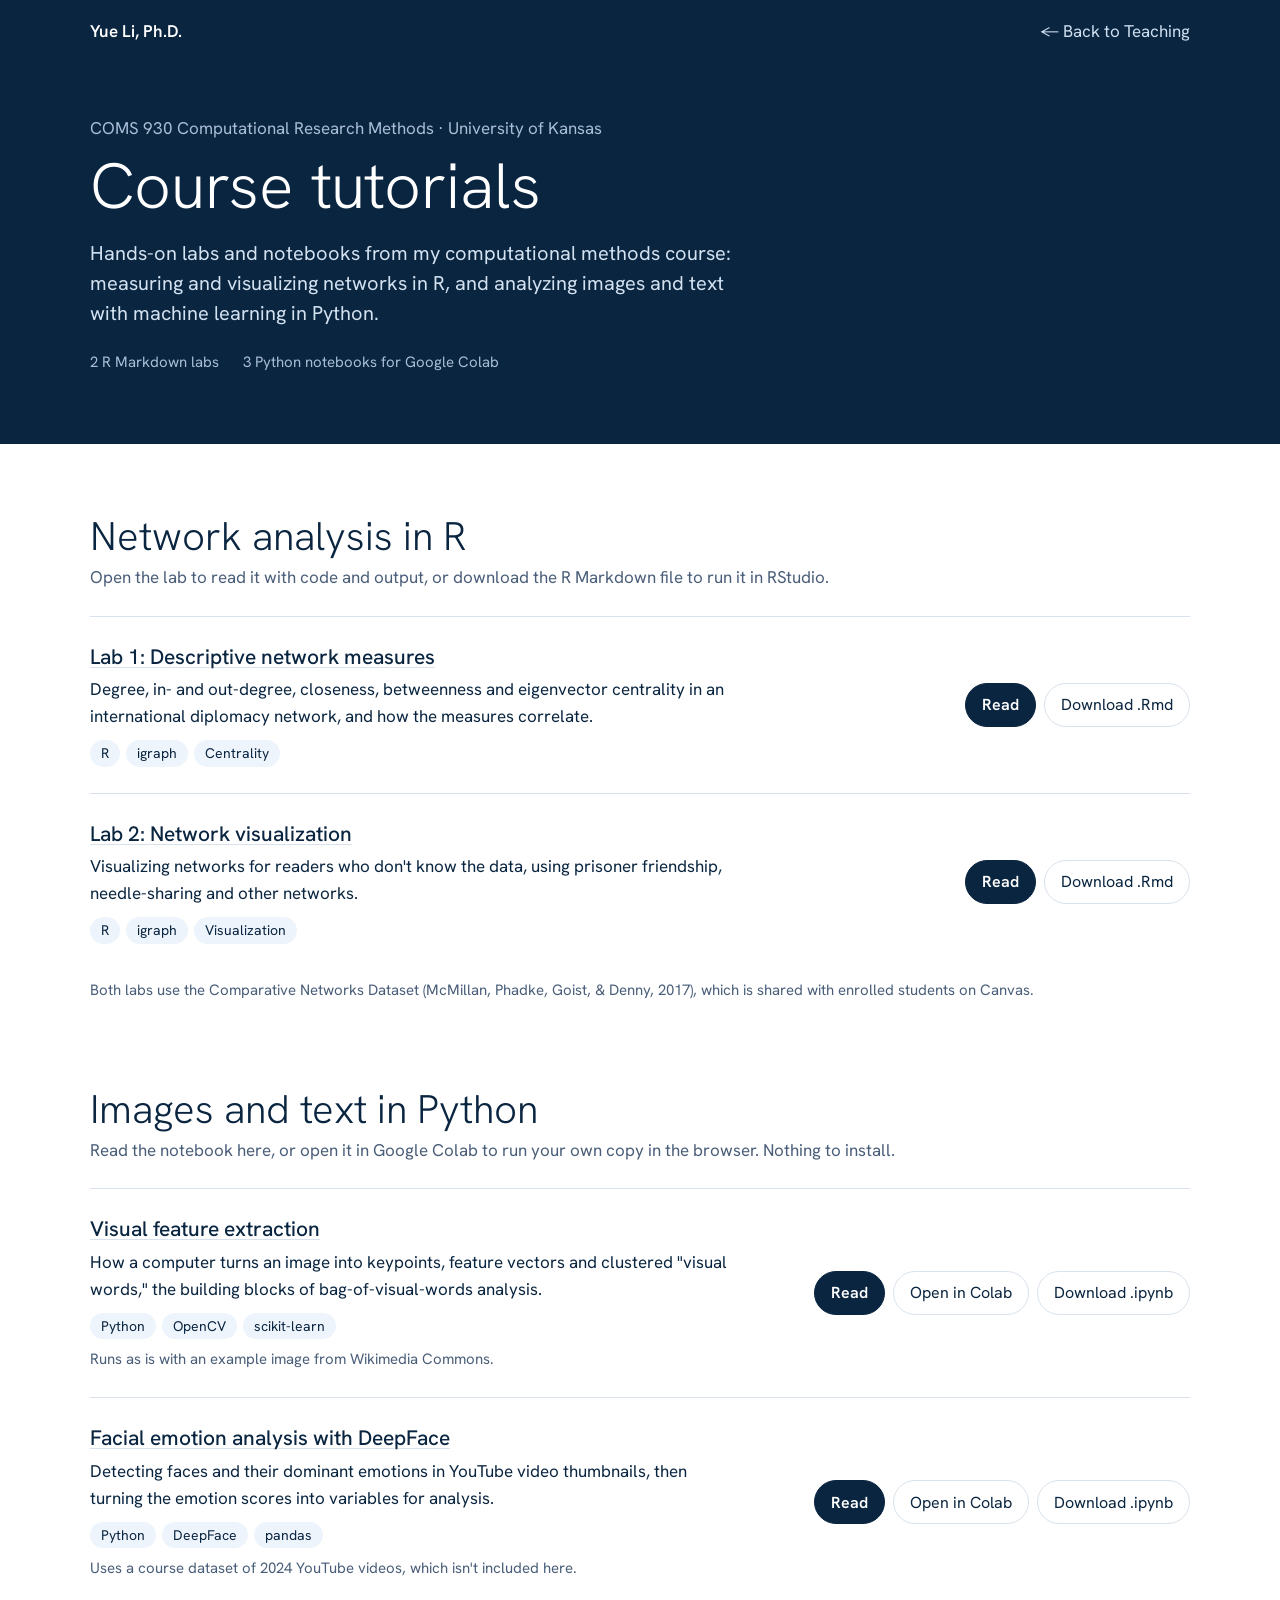
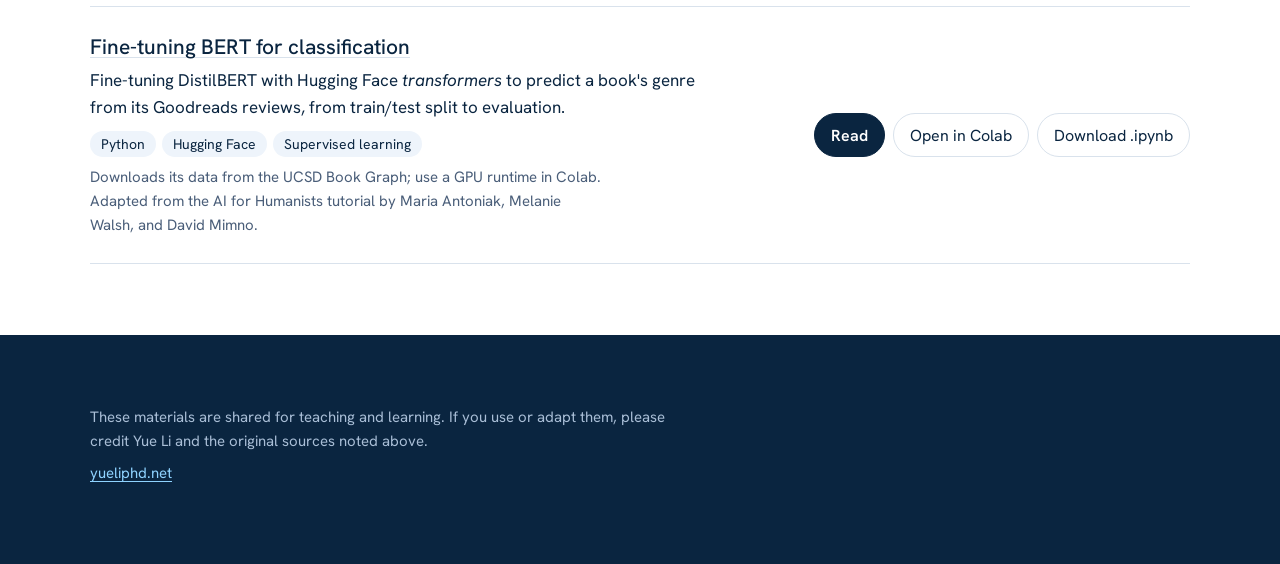
==== tutorials/coms930/index.html @ c1433290 "Add COMS 930 tutorials" ====
<!DOCTYPE html>
<html lang="en">
<head>
<meta charset="utf-8">
<meta name="viewport" content="width=device-width, initial-scale=1">
<title>COMS 930 Tutorials | Yue Li, Ph.D.</title>
<meta name="description" content="Hands-on tutorials from COMS 930 Computational Research Methods at the University of Kansas: network analysis in R, and image and text analysis in Python.">
<link rel="icon" href="data:image/svg+xml,%3Csvg xmlns='http://www.w3.org/2000/svg' viewBox='0 0 32 32'%3E%3Crect width='32' height='32' rx='7' fill='%230a2540'/%3E%3Cpath d='M9 22 16 10l7 12' stroke='%238fd3ff' stroke-width='2' fill='none'/%3E%3Ccircle cx='16' cy='10' r='3' fill='%23ff5c8a'/%3E%3Ccircle cx='9' cy='22' r='2.5' fill='%238fd3ff'/%3E%3Ccircle cx='23' cy='22' r='2.5' fill='%238fd3ff'/%3E%3C/svg%3E">
<link rel="preconnect" href="https://fonts.googleapis.com">
<link rel="preconnect" href="https://fonts.gstatic.com" crossorigin>
<link href="https://fonts.googleapis.com/css2?family=Hanken+Grotesk:ital,wght@0,300;0,400;0,500;0,600;1,400&display=swap" rel="stylesheet">
<style>
/* Same look as the main site: deep sea #0a2540, sky #8fd3ff, pink #ff5c8a, Hanken Grotesk.
   Layout: sea header strip, then one white strip per language, each tutorial a row with its links. */
:root{color-scheme:light dark;--bg:light-dark(#fff,#0b2a49);--ink:light-dark(#0a2540,#eef4fb);--muted:light-dark(#4a5e79,#a9bed6);--rule:light-dark(#d9e2ec,#26496f);--link:light-dark(#0a5fae,#8fd3ff);--sea:#0a2540;--sky:#8fd3ff;--pink:#ff5c8a;--chip:light-dark(#eef4fb,#13355b)}
:root[data-theme=light]{color-scheme:light}:root[data-theme=dark]{color-scheme:dark}
*{box-sizing:border-box;min-width:0}
body{margin:0;background:var(--bg);color:var(--ink);font:17px/1.6 "Hanken Grotesk",system-ui,-apple-system,"Segoe UI",sans-serif;overflow-x:clip}
a{color:var(--link);text-underline-offset:3px;text-decoration-thickness:1px}
a:focus-visible{outline:2px solid var(--pink);outline-offset:3px;border-radius:3px}
.band{padding:clamp(40px,5.5vw,80px) max(5vw,16px)}
.wrap{max-width:1100px;margin:0 auto}
.top{background:var(--sea);color:#fff;padding:0 max(5vw,16px)}
.navrow{display:flex;flex-wrap:wrap;align-items:center;justify-content:space-between;gap:0 24px;min-height:64px}
.top a{color:#cfe0f1;text-decoration:none;display:inline-flex;align-items:center;min-height:44px}
.top a:hover{color:#fff}
.top .brand{color:#fff;font-weight:600}
.hero{background:var(--sea);color:#fff;padding-top:clamp(24px,4vw,56px);--muted:#a9bed6;--link:#8fd3ff}
.kicker{font-size:17px;color:#a9bed6;margin:0 0 10px}
h1{font-weight:300;font-size:clamp(40px,6vw,64px);line-height:1.05;margin:0 0 18px;text-wrap:balance}
.lead{font-size:20px;line-height:1.5;max-width:60ch;color:#d3e2f1;margin:0}
.meta-row{display:flex;flex-wrap:wrap;gap:8px 24px;margin-top:22px;font-size:15px;color:#a9bed6}
h2{font-weight:300;font-size:clamp(28px,3.6vw,40px);line-height:1.1;margin:0 0 6px}
.sub{color:var(--muted);margin:0 0 24px}
.tut{display:grid;grid-template-columns:minmax(0,1fr) auto;gap:14px 40px;align-items:center;padding:26px 0;border-top:1px solid var(--rule)}
.tut:last-child{border-bottom:1px solid var(--rule)}
.tut h3{font-size:21px;font-weight:500;line-height:1.3;margin:0 0 6px}
.tut h3 a{color:var(--ink);text-decoration-color:var(--rule)}
.tut h3 a:hover{text-decoration-color:var(--link)}
.tut p{margin:0;max-width:64ch}
.tags{display:flex;flex-wrap:wrap;gap:6px;list-style:none;padding:0;margin:10px 0 0}
.tags li{background:var(--chip);border-radius:999px;padding:2px 11px;font-size:14px}
.note{font-size:15px;color:var(--muted);margin-top:8px!important}
.actions{display:flex;flex-wrap:wrap;gap:8px;justify-content:flex-end}
.btn{display:inline-flex;align-items:center;min-height:44px;padding:0 16px;border:1px solid var(--rule);border-radius:999px;color:var(--ink);text-decoration:none;font-size:16px;white-space:nowrap}
.btn:hover{border-color:var(--link)}
.btn.primary{background:var(--sea);border-color:var(--sea);color:#fff;font-weight:600}
:root[data-theme=dark] .btn.primary{background:var(--sky);border-color:var(--sky);color:var(--sea)}
@media(prefers-color-scheme:dark){:root:not([data-theme=light]) .btn.primary{background:var(--sky);border-color:var(--sky);color:var(--sea)}}
.strip+.strip{padding-top:0}
.foot{background:var(--sea);color:#a9bed6;font-size:15px}
.foot p{margin:0 0 8px;max-width:75ch}
.foot a{color:#8fd3ff}
@media(max-width:700px){.tut{grid-template-columns:minmax(0,1fr)}.actions{justify-content:flex-start}}
</style>
</head>
<body>

<nav class="top" aria-label="Main">
  <div class="wrap navrow">
    <a class="brand" href="../../index.html">Yue Li, Ph.D.</a>
    <a href="../../index.html#teaching">&larr; Back to Teaching</a>
  </div>
</nav>

<header class="band hero">
  <div class="wrap">
    <p class="kicker">COMS 930 Computational Research Methods · University of Kansas</p>
    <h1>Course tutorials</h1>
    <p class="lead">Hands-on labs and notebooks from my computational methods course: measuring and visualizing networks in R, and analyzing images and text with machine learning in Python.</p>
    <div class="meta-row"><span>2 R Markdown labs</span><span>3 Python notebooks for Google Colab</span></div>
  </div>
</header>

<main>
<section class="band strip" aria-labelledby="r">
  <div class="wrap">
    <h2 id="r">Network analysis in R</h2>
    <p class="sub">Open the lab to read it with code and output, or download the R Markdown file to run it in RStudio.</p>

    <article class="tut">
      <div>
        <h3><a href="lab-1-network-measures.html">Lab 1: Descriptive network measures</a></h3>
        <p>Degree, in- and out-degree, closeness, betweenness and eigenvector centrality in an international diplomacy network, and how the measures correlate.</p>
        <ul class="tags"><li>R</li><li>igraph</li><li>Centrality</li></ul>
      </div>
      <div class="actions"><a class="btn primary" href="lab-1-network-measures.html">Read</a><a class="btn" href="lab-1-network-measures.Rmd" download>Download .Rmd</a></div>
    </article>

    <article class="tut">
      <div>
        <h3><a href="lab-2-network-visualization.html">Lab 2: Network visualization</a></h3>
        <p>Visualizing networks for readers who don't know the data, using prisoner friendship, needle-sharing and other networks.</p>
        <ul class="tags"><li>R</li><li>igraph</li><li>Visualization</li></ul>
      </div>
      <div class="actions"><a class="btn primary" href="lab-2-network-visualization.html">Read</a><a class="btn" href="lab-2-network-visualization.Rmd" download>Download .Rmd</a></div>
    </article>
    <p class="note">Both labs use the Comparative Networks Dataset (McMillan, Phadke, Goist, &amp; Denny, 2017), which is shared with enrolled students on Canvas.</p>
  </div>
</section>

<section class="band strip" aria-labelledby="py">
  <div class="wrap">
    <h2 id="py">Images and text in Python</h2>
    <p class="sub">Read the notebook here, or open it in Google Colab to run your own copy in the browser. Nothing to install.</p>

    <article class="tut">
      <div>
        <h3><a href="visual-feature-extraction.html">Visual feature extraction</a></h3>
        <p>How a computer turns an image into keypoints, feature vectors and clustered "visual words," the building blocks of bag-of-visual-words analysis.</p>
        <ul class="tags"><li>Python</li><li>OpenCV</li><li>scikit-learn</li></ul>
        <p class="note">Runs as is with an example image from Wikimedia Commons.</p>
      </div>
      <div class="actions"><a class="btn primary" href="visual-feature-extraction.html">Read</a><a class="btn" href="https://colab.research.google.com/github/yueliosu/yueliphd.net/blob/main/tutorials/coms930/visual-feature-extraction.ipynb">Open in Colab</a><a class="btn" href="visual-feature-extraction.ipynb" download>Download .ipynb</a></div>
    </article>

    <article class="tut">
      <div>
        <h3><a href="deepface-emotion-analysis.html">Facial emotion analysis with DeepFace</a></h3>
        <p>Detecting faces and their dominant emotions in YouTube video thumbnails, then turning the emotion scores into variables for analysis.</p>
        <ul class="tags"><li>Python</li><li>DeepFace</li><li>pandas</li></ul>
        <p class="note">Uses a course dataset of 2024 YouTube videos, which isn't included here.</p>
      </div>
      <div class="actions"><a class="btn primary" href="deepface-emotion-analysis.html">Read</a><a class="btn" href="https://colab.research.google.com/github/yueliosu/yueliphd.net/blob/main/tutorials/coms930/deepface-emotion-analysis.ipynb">Open in Colab</a><a class="btn" href="deepface-emotion-analysis.ipynb" download>Download .ipynb</a></div>
    </article>

    <article class="tut">
      <div>
        <h3><a href="bert-supervised-learning.html">Fine-tuning BERT for classification</a></h3>
        <p>Fine-tuning DistilBERT with Hugging Face <i>transformers</i> to predict a book's genre from its Goodreads reviews, from train/test split to evaluation.</p>
        <ul class="tags"><li>Python</li><li>Hugging Face</li><li>Supervised learning</li></ul>
        <p class="note">Downloads its data from the UCSD Book Graph; use a GPU runtime in Colab. Adapted from the AI for Humanists tutorial by Maria Antoniak, Melanie Walsh, and David Mimno.</p>
      </div>
      <div class="actions"><a class="btn primary" href="bert-supervised-learning.html">Read</a><a class="btn" href="https://colab.research.google.com/github/yueliosu/yueliphd.net/blob/main/tutorials/coms930/bert-supervised-learning.ipynb">Open in Colab</a><a class="btn" href="bert-supervised-learning.ipynb" download>Download .ipynb</a></div>
    </article>
  </div>
</section>
</main>

<footer class="band foot">
  <div class="wrap">
    <p>These materials are shared for teaching and learning. If you use or adapt them, please credit Yue Li and the original sources noted above.</p>
    <p><a href="../../index.html">yueliphd.net</a></p>
  </div>
</footer>
</body>
</html>
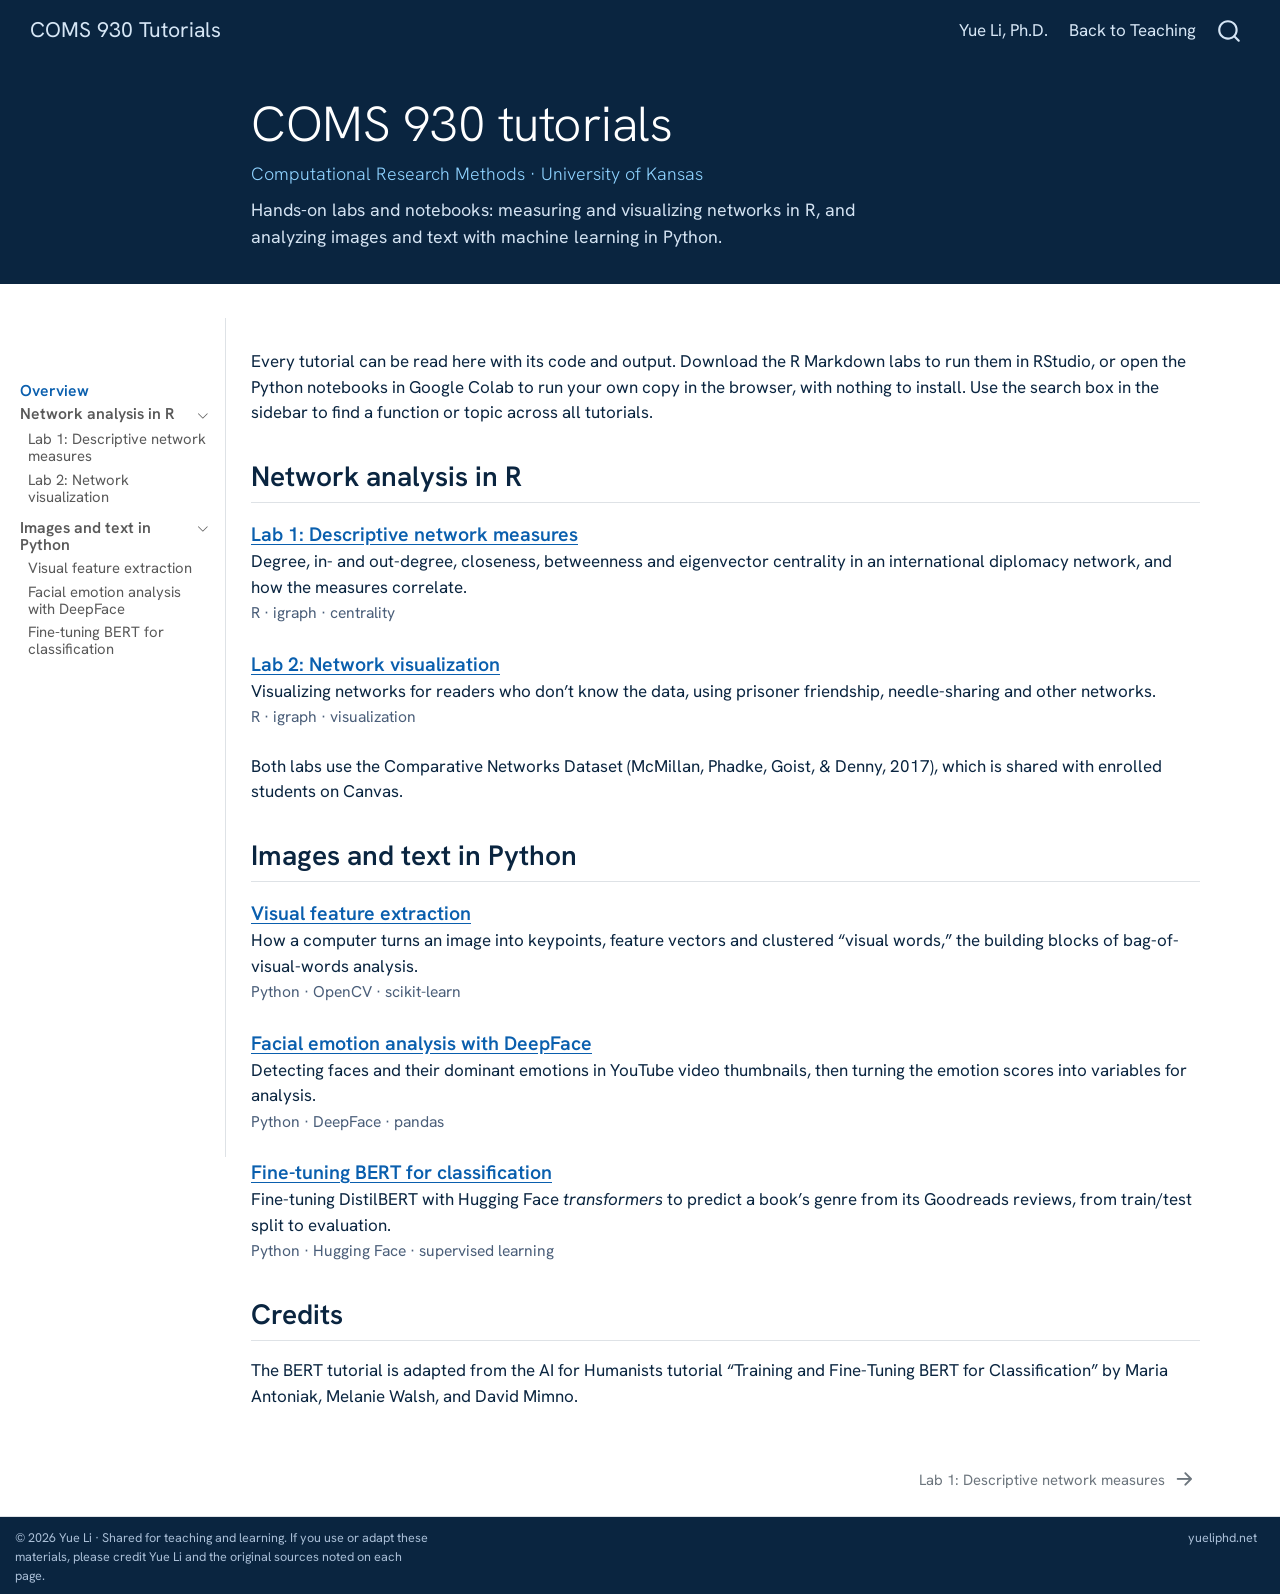
==== commit d7fdb449: "Upgrade COMS 930 tutorials to a Quarto site with sidebar and search" ====
--- a/tutorials/coms930/index.html
+++ b/tutorials/coms930/index.html
@@ -1,147 +1,799 @@
 <!DOCTYPE html>
-<html lang="en">
-<head>
+<html xmlns="http://www.w3.org/1999/xhtml" lang="en" xml:lang="en"><head>
+
 <meta charset="utf-8">
-<meta name="viewport" content="width=device-width, initial-scale=1">
-<title>COMS 930 Tutorials | Yue Li, Ph.D.</title>
-<meta name="description" content="Hands-on tutorials from COMS 930 Computational Research Methods at the University of Kansas: network analysis in R, and image and text analysis in Python.">
-<link rel="icon" href="data:image/svg+xml,%3Csvg xmlns='http://www.w3.org/2000/svg' viewBox='0 0 32 32'%3E%3Crect width='32' height='32' rx='7' fill='%230a2540'/%3E%3Cpath d='M9 22 16 10l7 12' stroke='%238fd3ff' stroke-width='2' fill='none'/%3E%3Ccircle cx='16' cy='10' r='3' fill='%23ff5c8a'/%3E%3Ccircle cx='9' cy='22' r='2.5' fill='%238fd3ff'/%3E%3Ccircle cx='23' cy='22' r='2.5' fill='%238fd3ff'/%3E%3C/svg%3E">
+<meta name="generator" content="quarto-1.11.9">
+
+<meta name="viewport" content="width=device-width, initial-scale=1.0, user-scalable=yes">
+
+<meta name="description" content="Hands-on labs and notebooks: measuring and visualizing networks in R, and analyzing images and text with machine learning in Python.">
+
+<title>COMS 930 tutorials – COMS 930 Tutorials</title>
+<style>
+/* Default styles provided by pandoc.
+** See https://pandoc.org/MANUAL.html#variables-for-html for config info.
+*/
+span.smallcaps{font-variant: small-caps;}
+div.columns{display: flex; gap: 1.5em;}
+div.column{flex: auto;}
+@media screen {
+div.columns{gap: min(4vw, 1.5em);}
+div.column{overflow-x: auto;}
+}
+div.hanging-indent{margin-left: 1.5em; text-indent: -1.5em;}
+ul.task-list{list-style: none;}
+ul.task-list li input[type="checkbox"] {
+  width: 0.8em;
+  margin: 0 0.8em 0.2em -1em; /* quarto-specific, see https://github.com/quarto-dev/quarto-cli/issues/4556 */ 
+  vertical-align: middle;
+}
+</style>
+
+
+<script src="site_libs/quarto-nav/quarto-nav.js"></script>
+<script src="site_libs/quarto-nav/headroom.min.js"></script>
+<script src="site_libs/clipboard/clipboard.min.js"></script>
+<script src="site_libs/quarto-search/autocomplete.umd.js"></script>
+<script src="site_libs/quarto-search/fuse.min.js"></script>
+<script src="site_libs/quarto-search/quarto-search.js"></script>
+<meta name="quarto:offset" content="./">
+<link href="./lab-1-network-measures.html" rel="next">
+<link href="./favicon.svg" rel="icon" type="image/svg+xml">
+<script src="site_libs/quarto-html/quarto.js" type="module"></script>
+<script src="site_libs/quarto-html/tabsets/tabsets.js" type="module"></script>
+<script src="site_libs/quarto-html/scrollable-regions/scrollable-regions.js" type="module"></script>
+<script src="site_libs/quarto-html/popper.min.js"></script>
+<script src="site_libs/quarto-html/tippy.umd.min.js"></script>
+<script src="site_libs/quarto-html/anchor.min.js"></script>
+<link href="site_libs/quarto-html/tippy.css" rel="stylesheet">
+<link href="site_libs/quarto-html/quarto-syntax-highlighting-5de16f5e46225c21e2daa90d340bf64f.css" rel="stylesheet" id="quarto-text-highlighting-styles">
+<script src="site_libs/bootstrap/bootstrap.min.js"></script>
+<link href="site_libs/bootstrap/bootstrap-icons.css" rel="stylesheet">
+<link href="site_libs/bootstrap/bootstrap-3e3310abd0677c13e6fdcb1a2fad4225.min.css" rel="stylesheet" append-hash="true" id="quarto-bootstrap" data-mode="light">
+<script id="quarto-search-options" type="application/json">{
+  "location": "navbar",
+  "copy-button": false,
+  "collapse-after": 3,
+  "panel-placement": "end",
+  "type": "overlay",
+  "limit": 50,
+  "keyboard-shortcut": [
+    "f",
+    "/",
+    "s"
+  ],
+  "show-item-context": false,
+  "language": {
+    "search-no-results-text": "No results",
+    "search-matching-documents-text": "matching documents",
+    "search-copy-link-title": "Copy link to search",
+    "search-hide-matches-text": "Hide additional matches",
+    "search-more-match-text": "more match in this document",
+    "search-more-matches-text": "more matches in this document",
+    "search-clear-button-title": "Clear",
+    "search-text-placeholder": "",
+    "search-detached-cancel-button-title": "Cancel",
+    "search-submit-button-title": "Submit",
+    "search-label": "Search"
+  }
+}</script>
+<style>html{ scroll-behavior: smooth; }</style>
+<style>
+
+      .quarto-title-block .quarto-title-banner h1,
+      .quarto-title-block .quarto-title-banner h2,
+      .quarto-title-block .quarto-title-banner h3,
+      .quarto-title-block .quarto-title-banner h4,
+      .quarto-title-block .quarto-title-banner h5,
+      .quarto-title-block .quarto-title-banner h6
+      {
+        color: #ffffff;
+      }
+
+      .quarto-title-block .quarto-title-banner {
+        color: #ffffff;
+background: #0a2540;
+      }
+</style>
 <link rel="preconnect" href="https://fonts.googleapis.com">
-<link rel="preconnect" href="https://fonts.gstatic.com" crossorigin>
-<link href="https://fonts.googleapis.com/css2?family=Hanken+Grotesk:ital,wght@0,300;0,400;0,500;0,600;1,400&display=swap" rel="stylesheet">
-<style>
-/* Same look as the main site: deep sea #0a2540, sky #8fd3ff, pink #ff5c8a, Hanken Grotesk.
-   Layout: sea header strip, then one white strip per language, each tutorial a row with its links. */
-:root{color-scheme:light dark;--bg:light-dark(#fff,#0b2a49);--ink:light-dark(#0a2540,#eef4fb);--muted:light-dark(#4a5e79,#a9bed6);--rule:light-dark(#d9e2ec,#26496f);--link:light-dark(#0a5fae,#8fd3ff);--sea:#0a2540;--sky:#8fd3ff;--pink:#ff5c8a;--chip:light-dark(#eef4fb,#13355b)}
-:root[data-theme=light]{color-scheme:light}:root[data-theme=dark]{color-scheme:dark}
-*{box-sizing:border-box;min-width:0}
-body{margin:0;background:var(--bg);color:var(--ink);font:17px/1.6 "Hanken Grotesk",system-ui,-apple-system,"Segoe UI",sans-serif;overflow-x:clip}
-a{color:var(--link);text-underline-offset:3px;text-decoration-thickness:1px}
-a:focus-visible{outline:2px solid var(--pink);outline-offset:3px;border-radius:3px}
-.band{padding:clamp(40px,5.5vw,80px) max(5vw,16px)}
-.wrap{max-width:1100px;margin:0 auto}
-.top{background:var(--sea);color:#fff;padding:0 max(5vw,16px)}
-.navrow{display:flex;flex-wrap:wrap;align-items:center;justify-content:space-between;gap:0 24px;min-height:64px}
-.top a{color:#cfe0f1;text-decoration:none;display:inline-flex;align-items:center;min-height:44px}
-.top a:hover{color:#fff}
-.top .brand{color:#fff;font-weight:600}
-.hero{background:var(--sea);color:#fff;padding-top:clamp(24px,4vw,56px);--muted:#a9bed6;--link:#8fd3ff}
-.kicker{font-size:17px;color:#a9bed6;margin:0 0 10px}
-h1{font-weight:300;font-size:clamp(40px,6vw,64px);line-height:1.05;margin:0 0 18px;text-wrap:balance}
-.lead{font-size:20px;line-height:1.5;max-width:60ch;color:#d3e2f1;margin:0}
-.meta-row{display:flex;flex-wrap:wrap;gap:8px 24px;margin-top:22px;font-size:15px;color:#a9bed6}
-h2{font-weight:300;font-size:clamp(28px,3.6vw,40px);line-height:1.1;margin:0 0 6px}
-.sub{color:var(--muted);margin:0 0 24px}
-.tut{display:grid;grid-template-columns:minmax(0,1fr) auto;gap:14px 40px;align-items:center;padding:26px 0;border-top:1px solid var(--rule)}
-.tut:last-child{border-bottom:1px solid var(--rule)}
-.tut h3{font-size:21px;font-weight:500;line-height:1.3;margin:0 0 6px}
-.tut h3 a{color:var(--ink);text-decoration-color:var(--rule)}
-.tut h3 a:hover{text-decoration-color:var(--link)}
-.tut p{margin:0;max-width:64ch}
-.tags{display:flex;flex-wrap:wrap;gap:6px;list-style:none;padding:0;margin:10px 0 0}
-.tags li{background:var(--chip);border-radius:999px;padding:2px 11px;font-size:14px}
-.note{font-size:15px;color:var(--muted);margin-top:8px!important}
-.actions{display:flex;flex-wrap:wrap;gap:8px;justify-content:flex-end}
-.btn{display:inline-flex;align-items:center;min-height:44px;padding:0 16px;border:1px solid var(--rule);border-radius:999px;color:var(--ink);text-decoration:none;font-size:16px;white-space:nowrap}
-.btn:hover{border-color:var(--link)}
-.btn.primary{background:var(--sea);border-color:var(--sea);color:#fff;font-weight:600}
-:root[data-theme=dark] .btn.primary{background:var(--sky);border-color:var(--sky);color:var(--sea)}
-@media(prefers-color-scheme:dark){:root:not([data-theme=light]) .btn.primary{background:var(--sky);border-color:var(--sky);color:var(--sea)}}
-.strip+.strip{padding-top:0}
-.foot{background:var(--sea);color:#a9bed6;font-size:15px}
-.foot p{margin:0 0 8px;max-width:75ch}
-.foot a{color:#8fd3ff}
-@media(max-width:700px){.tut{grid-template-columns:minmax(0,1fr)}.actions{justify-content:flex-start}}
-</style>
+<link rel="preconnect" href="https://fonts.gstatic.com" crossorigin="">
+<link href="https://fonts.googleapis.com/css2?family=Hanken+Grotesk:ital,wght@0,300;0,400;0,500;0,600;1,400&amp;display=swap" rel="stylesheet">
+
+
 </head>
-<body>
-
-<nav class="top" aria-label="Main">
-  <div class="wrap navrow">
-    <a class="brand" href="../../index.html">Yue Li, Ph.D.</a>
-    <a href="../../index.html#teaching">&larr; Back to Teaching</a>
-  </div>
+
+<body class="nav-sidebar docked nav-fixed fullcontent quarto-light"><a id="quarto-skip-link" class="visually-hidden-focusable" href="#quarto-document-content">Skip to main content</a>
+
+<div id="quarto-search-results"></div>
+  <header id="quarto-header" class="headroom fixed-top quarto-banner">
+    <nav class="navbar navbar-expand-lg " data-bs-theme="dark" aria-label="Site">
+      <div class="navbar-container container-fluid">
+      <div class="navbar-brand-container mx-auto">
+    <a class="navbar-brand" href="./index.html">
+    <span class="navbar-title">COMS 930 Tutorials</span>
+    </a>
+  </div>
+          <button class="navbar-toggler" type="button" data-bs-toggle="collapse" data-bs-target="#navbarCollapse" aria-controls="navbarCollapse" aria-expanded="false" aria-label="Toggle navigation" onclick="if (window.quartoToggleHeadroom) { window.quartoToggleHeadroom(); }">
+  <span class="navbar-toggler-icon"></span>
+</button>
+          <div class="collapse navbar-collapse" id="navbarCollapse">
+            <ul class="navbar-nav navbar-nav-scroll ms-auto">
+  <li class="nav-item">
+    <a class="nav-link" href="https://yueliphd.net/"> 
+<span class="menu-text">Yue Li, Ph.D.</span></a>
+  </li>  
+  <li class="nav-item">
+    <a class="nav-link" href="https://yueliphd.net/#teaching"> 
+<span class="menu-text">Back to Teaching</span></a>
+  </li>  
+</ul>
+          </div> <!-- /navcollapse -->
+            <div class="quarto-navbar-tools">
+</div>
+            <div id="quarto-search" class="" title="Search"></div>
+      </div> <!-- /container-fluid -->
+    </nav>
+  <nav class="quarto-secondary-nav" aria-label="Toolbar">
+    <div class="container-fluid d-flex">
+      <button type="button" class="quarto-btn-toggle btn" data-bs-toggle="collapse" role="button" data-bs-target=".quarto-sidebar-collapse-item" aria-controls="quarto-sidebar" aria-expanded="false" aria-label="Toggle sidebar navigation" onclick="if (window.quartoToggleHeadroom) { window.quartoToggleHeadroom(); }">
+        <i class="bi bi-layout-text-sidebar-reverse"></i>
+      </button>
+        <a class="flex-grow-1 no-decor" data-bs-toggle="collapse" data-bs-target=".quarto-sidebar-collapse-item" onclick="if (window.quartoToggleHeadroom) { window.quartoToggleHeadroom(); }">      
+          <h1 class="quarto-secondary-nav-title">COMS 930 tutorials</h1>
+        </a>     
+      <button type="button" class="btn quarto-search-button" aria-label="Search" onclick="window.quartoOpenSearch();">
+        <i class="bi bi-search"></i>
+      </button>
+    </div>
+  </nav>
+</header>
+<!-- content -->
+<header id="title-block-header" class="quarto-title-block default page-columns page-full">
+  <div class="quarto-title-banner page-columns page-full">
+    <div class="quarto-title column-body">
+      <h1 class="title d-none d-lg-block">COMS 930 tutorials</h1>
+            <p class="subtitle lead">Computational Research Methods · University of Kansas</p>
+                  <div>
+        <div class="description">
+          Hands-on labs and notebooks: measuring and visualizing networks in R, and analyzing images and text with machine learning in Python.
+        </div>
+      </div>
+                </div>
+  </div>
+    
+  
+  <div class="quarto-title-meta">
+
+      
+    
+      
+    </div>
+    
+  
+  </header><div id="quarto-content" class="quarto-container page-columns page-rows-contents page-layout-article page-navbar">
+<!-- sidebar -->
+  <nav id="quarto-sidebar" class="sidebar collapse collapse-horizontal quarto-sidebar-collapse-item sidebar-navigation docked overflow-auto" aria-label="Section">
+        <div class="mt-2 flex-shrink-0 align-items-center">
+        <div class="sidebar-search">
+        <div id="quarto-search" class="" title="Search"></div>
+        </div>
+        </div>
+    <div class="sidebar-menu-container"> 
+    <ul class="list-unstyled mt-1">
+        <li class="sidebar-item">
+  <div class="sidebar-item-container"> 
+  <a href="./index.html" class="sidebar-item-text sidebar-link active">
+ <span class="menu-text">Overview</span></a>
+  </div>
+</li>
+        <li class="sidebar-item sidebar-item-section">
+      <div class="sidebar-item-container"> 
+            <button type="button" class="sidebar-item-text sidebar-item-toggle sidebar-link text-start" data-bs-toggle="collapse" data-bs-target="#quarto-sidebar-section-1" aria-controls="quarto-sidebar-section-1" aria-expanded="true">
+ <span class="menu-text" id="quarto-sidebar-section-1-label">Network analysis in R</span><i class="bi bi-chevron-right" aria-hidden="true"></i></button>
+      </div>
+      <ul id="quarto-sidebar-section-1" aria-labelledby="quarto-sidebar-section-1-label" class="collapse list-unstyled sidebar-section depth1 show">  
+          <li class="sidebar-item">
+  <div class="sidebar-item-container"> 
+  <a href="./lab-1-network-measures.html" class="sidebar-item-text sidebar-link">
+ <span class="menu-text">Lab 1: Descriptive network measures</span></a>
+  </div>
+</li>
+          <li class="sidebar-item">
+  <div class="sidebar-item-container"> 
+  <a href="./lab-2-network-visualization.html" class="sidebar-item-text sidebar-link">
+ <span class="menu-text">Lab 2: Network visualization</span></a>
+  </div>
+</li>
+      </ul>
+  </li>
+        <li class="sidebar-item sidebar-item-section">
+      <div class="sidebar-item-container"> 
+            <button type="button" class="sidebar-item-text sidebar-item-toggle sidebar-link text-start" data-bs-toggle="collapse" data-bs-target="#quarto-sidebar-section-2" aria-controls="quarto-sidebar-section-2" aria-expanded="true">
+ <span class="menu-text" id="quarto-sidebar-section-2-label">Images and text in Python</span><i class="bi bi-chevron-right" aria-hidden="true"></i></button>
+      </div>
+      <ul id="quarto-sidebar-section-2" aria-labelledby="quarto-sidebar-section-2-label" class="collapse list-unstyled sidebar-section depth1 show">  
+          <li class="sidebar-item">
+  <div class="sidebar-item-container"> 
+  <a href="./visual-feature-extraction.html" class="sidebar-item-text sidebar-link">
+ <span class="menu-text">Visual feature extraction</span></a>
+  </div>
+</li>
+          <li class="sidebar-item">
+  <div class="sidebar-item-container"> 
+  <a href="./deepface-emotion-analysis.html" class="sidebar-item-text sidebar-link">
+ <span class="menu-text">Facial emotion analysis with DeepFace</span></a>
+  </div>
+</li>
+          <li class="sidebar-item">
+  <div class="sidebar-item-container"> 
+  <a href="./bert-supervised-learning.html" class="sidebar-item-text sidebar-link">
+ <span class="menu-text">Fine-tuning BERT for classification</span></a>
+  </div>
+</li>
+      </ul>
+  </li>
+    </ul>
+    </div>
 </nav>
-
-<header class="band hero">
-  <div class="wrap">
-    <p class="kicker">COMS 930 Computational Research Methods · University of Kansas</p>
-    <h1>Course tutorials</h1>
-    <p class="lead">Hands-on labs and notebooks from my computational methods course: measuring and visualizing networks in R, and analyzing images and text with machine learning in Python.</p>
-    <div class="meta-row"><span>2 R Markdown labs</span><span>3 Python notebooks for Google Colab</span></div>
-  </div>
-</header>
-
-<main>
-<section class="band strip" aria-labelledby="r">
-  <div class="wrap">
-    <h2 id="r">Network analysis in R</h2>
-    <p class="sub">Open the lab to read it with code and output, or download the R Markdown file to run it in RStudio.</p>
-
-    <article class="tut">
-      <div>
-        <h3><a href="lab-1-network-measures.html">Lab 1: Descriptive network measures</a></h3>
-        <p>Degree, in- and out-degree, closeness, betweenness and eigenvector centrality in an international diplomacy network, and how the measures correlate.</p>
-        <ul class="tags"><li>R</li><li>igraph</li><li>Centrality</li></ul>
-      </div>
-      <div class="actions"><a class="btn primary" href="lab-1-network-measures.html">Read</a><a class="btn" href="lab-1-network-measures.Rmd" download>Download .Rmd</a></div>
-    </article>
-
-    <article class="tut">
-      <div>
-        <h3><a href="lab-2-network-visualization.html">Lab 2: Network visualization</a></h3>
-        <p>Visualizing networks for readers who don't know the data, using prisoner friendship, needle-sharing and other networks.</p>
-        <ul class="tags"><li>R</li><li>igraph</li><li>Visualization</li></ul>
-      </div>
-      <div class="actions"><a class="btn primary" href="lab-2-network-visualization.html">Read</a><a class="btn" href="lab-2-network-visualization.Rmd" download>Download .Rmd</a></div>
-    </article>
-    <p class="note">Both labs use the Comparative Networks Dataset (McMillan, Phadke, Goist, &amp; Denny, 2017), which is shared with enrolled students on Canvas.</p>
-  </div>
+<div id="quarto-sidebar-glass" class="quarto-sidebar-collapse-item" data-bs-toggle="collapse" data-bs-target=".quarto-sidebar-collapse-item"></div>
+<!-- margin-sidebar -->
+    
+<!-- main -->
+<main class="content quarto-banner-title-block" id="quarto-document-content" tabindex="-1">
+
+
+
+
+
+<p>Every tutorial can be read here with its code and output. Download the R Markdown labs to run them in RStudio, or open the Python notebooks in Google Colab to run your own copy in the browser, with nothing to install. Use the search box in the sidebar to find a function or topic across all tutorials.</p>
+<section id="network-analysis-in-r" class="level2">
+<h2 class="anchored" data-anchor-id="network-analysis-in-r">Network analysis in R</h2>
+<div class="tut-item">
+<p><a href="./lab-1-network-measures.html" class="tut-title">Lab 1: Descriptive network measures</a><br>
+Degree, in- and out-degree, closeness, betweenness and eigenvector centrality in an international diplomacy network, and how the measures correlate.<br>
+<span class="tut-meta">R · igraph · centrality</span></p>
+</div>
+<div class="tut-item">
+<p><a href="./lab-2-network-visualization.html" class="tut-title">Lab 2: Network visualization</a><br>
+Visualizing networks for readers who don’t know the data, using prisoner friendship, needle-sharing and other networks.<br>
+<span class="tut-meta">R · igraph · visualization</span></p>
+</div>
+<p>Both labs use the Comparative Networks Dataset (McMillan, Phadke, Goist, &amp; Denny, 2017), which is shared with enrolled students on Canvas.</p>
 </section>
-
-<section class="band strip" aria-labelledby="py">
-  <div class="wrap">
-    <h2 id="py">Images and text in Python</h2>
-    <p class="sub">Read the notebook here, or open it in Google Colab to run your own copy in the browser. Nothing to install.</p>
-
-    <article class="tut">
-      <div>
-        <h3><a href="visual-feature-extraction.html">Visual feature extraction</a></h3>
-        <p>How a computer turns an image into keypoints, feature vectors and clustered "visual words," the building blocks of bag-of-visual-words analysis.</p>
-        <ul class="tags"><li>Python</li><li>OpenCV</li><li>scikit-learn</li></ul>
-        <p class="note">Runs as is with an example image from Wikimedia Commons.</p>
-      </div>
-      <div class="actions"><a class="btn primary" href="visual-feature-extraction.html">Read</a><a class="btn" href="https://colab.research.google.com/github/yueliosu/yueliphd.net/blob/main/tutorials/coms930/visual-feature-extraction.ipynb">Open in Colab</a><a class="btn" href="visual-feature-extraction.ipynb" download>Download .ipynb</a></div>
-    </article>
-
-    <article class="tut">
-      <div>
-        <h3><a href="deepface-emotion-analysis.html">Facial emotion analysis with DeepFace</a></h3>
-        <p>Detecting faces and their dominant emotions in YouTube video thumbnails, then turning the emotion scores into variables for analysis.</p>
-        <ul class="tags"><li>Python</li><li>DeepFace</li><li>pandas</li></ul>
-        <p class="note">Uses a course dataset of 2024 YouTube videos, which isn't included here.</p>
-      </div>
-      <div class="actions"><a class="btn primary" href="deepface-emotion-analysis.html">Read</a><a class="btn" href="https://colab.research.google.com/github/yueliosu/yueliphd.net/blob/main/tutorials/coms930/deepface-emotion-analysis.ipynb">Open in Colab</a><a class="btn" href="deepface-emotion-analysis.ipynb" download>Download .ipynb</a></div>
-    </article>
-
-    <article class="tut">
-      <div>
-        <h3><a href="bert-supervised-learning.html">Fine-tuning BERT for classification</a></h3>
-        <p>Fine-tuning DistilBERT with Hugging Face <i>transformers</i> to predict a book's genre from its Goodreads reviews, from train/test split to evaluation.</p>
-        <ul class="tags"><li>Python</li><li>Hugging Face</li><li>Supervised learning</li></ul>
-        <p class="note">Downloads its data from the UCSD Book Graph; use a GPU runtime in Colab. Adapted from the AI for Humanists tutorial by Maria Antoniak, Melanie Walsh, and David Mimno.</p>
-      </div>
-      <div class="actions"><a class="btn primary" href="bert-supervised-learning.html">Read</a><a class="btn" href="https://colab.research.google.com/github/yueliosu/yueliphd.net/blob/main/tutorials/coms930/bert-supervised-learning.ipynb">Open in Colab</a><a class="btn" href="bert-supervised-learning.ipynb" download>Download .ipynb</a></div>
-    </article>
-  </div>
+<section id="images-and-text-in-python" class="level2">
+<h2 class="anchored" data-anchor-id="images-and-text-in-python">Images and text in Python</h2>
+<div class="tut-item">
+<p><a href="./visual-feature-extraction.html" class="tut-title">Visual feature extraction</a><br>
+How a computer turns an image into keypoints, feature vectors and clustered “visual words,” the building blocks of bag-of-visual-words analysis.<br>
+<span class="tut-meta">Python · OpenCV · scikit-learn</span></p>
+</div>
+<div class="tut-item">
+<p><a href="./deepface-emotion-analysis.html" class="tut-title">Facial emotion analysis with DeepFace</a><br>
+Detecting faces and their dominant emotions in YouTube video thumbnails, then turning the emotion scores into variables for analysis.<br>
+<span class="tut-meta">Python · DeepFace · pandas</span></p>
+</div>
+<div class="tut-item">
+<p><a href="./bert-supervised-learning.html" class="tut-title">Fine-tuning BERT for classification</a><br>
+Fine-tuning DistilBERT with Hugging Face <em>transformers</em> to predict a book’s genre from its Goodreads reviews, from train/test split to evaluation.<br>
+<span class="tut-meta">Python · Hugging Face · supervised learning</span></p>
+</div>
 </section>
-</main>
-
-<footer class="band foot">
-  <div class="wrap">
-    <p>These materials are shared for teaching and learning. If you use or adapt them, please credit Yue Li and the original sources noted above.</p>
-    <p><a href="../../index.html">yueliphd.net</a></p>
+<section id="credits" class="level2">
+<h2 class="anchored" data-anchor-id="credits">Credits</h2>
+<p>The BERT tutorial is adapted from the AI for Humanists tutorial “Training and Fine-Tuning BERT for Classification” by Maria Antoniak, Melanie Walsh, and David Mimno.</p>
+
+
+</section>
+
+</main> <!-- /main -->
+<script id="quarto-html-after-body" type="application/javascript">
+  window.document.addEventListener("DOMContentLoaded", function (event) {
+    const icon = "";
+    const anchorJS = new window.AnchorJS();
+    anchorJS.options = {
+      placement: 'right',
+      icon: icon
+    };
+    anchorJS.add('.anchored');
+    const isCodeAnnotation = (el) => {
+      for (const clz of el.classList) {
+        if (clz.startsWith('code-annotation-')) {                     
+          return true;
+        }
+      }
+      return false;
+    }
+    const onCopySuccess = function(e) {
+      // button target
+      const button = e.trigger;
+      // don't keep focus
+      button.blur();
+      // flash "checked"
+      button.classList.add('code-copy-button-checked');
+      var currentTitle = button.getAttribute("title");
+      button.setAttribute("title", "Copied!");
+      let tooltip;
+      if (window.bootstrap) {
+        button.setAttribute("data-bs-toggle", "tooltip");
+        button.setAttribute("data-bs-placement", "left");
+        button.setAttribute("data-bs-title", "Copied!");
+        tooltip = new bootstrap.Tooltip(button, 
+          { trigger: "manual", 
+            customClass: "code-copy-button-tooltip",
+            offset: [0, -8]});
+        tooltip.show();    
+      }
+      setTimeout(function() {
+        if (tooltip) {
+          tooltip.hide();
+          button.removeAttribute("data-bs-title");
+          button.removeAttribute("data-bs-toggle");
+          button.removeAttribute("data-bs-placement");
+        }
+        button.setAttribute("title", currentTitle);
+        button.classList.remove('code-copy-button-checked');
+      }, 1000);
+      // clear code selection
+      e.clearSelection();
+    }
+    const getTextToCopy = function(trigger) {
+      const outerScaffold = trigger.parentElement.cloneNode(true);
+      const codeEl = outerScaffold.querySelector('code');
+      for (const childEl of codeEl.children) {
+        if (isCodeAnnotation(childEl)) {
+          childEl.remove();
+        }
+      }
+      return codeEl.innerText;
+    }
+    const clipboard = new window.ClipboardJS('.code-copy-button:not([data-in-quarto-modal])', {
+      text: getTextToCopy
+    });
+    clipboard.on('success', onCopySuccess);
+    if (window.document.getElementById('quarto-embedded-source-code-modal')) {
+      const clipboardModal = new window.ClipboardJS('.code-copy-button[data-in-quarto-modal]', {
+        text: getTextToCopy,
+        container: window.document.getElementById('quarto-embedded-source-code-modal')
+      });
+      clipboardModal.on('success', onCopySuccess);
+    }
+      var localhostRegex = new RegExp(/^(?:http|https):\/\/localhost\:?[0-9]*\//);
+      var mailtoRegex = new RegExp(/^mailto:/);
+        var filterRegex = new RegExp("https:\/\/yueliphd\.net\/tutorials\/coms930\/");
+      var isInternal = (href) => {
+          return filterRegex.test(href) || localhostRegex.test(href) || mailtoRegex.test(href);
+      }
+      // Inspect non-navigation links and adorn them if external
+      window.quartoDecorateExternalLinks = function (root) {
+     var links = (root || window.document).querySelectorAll('a[href]:not(.nav-link):not(.navbar-brand):not(.toc-action):not(.sidebar-link):not(.sidebar-item-toggle):not(.pagination-link):not(.no-external):not([aria-hidden]):not(.dropdown-item):not(.quarto-navigation-tool):not(.about-link)');
+      for (var i=0; i<links.length; i++) {
+        const link = links[i];
+        if (!isInternal(link.href)) {
+          // undo the damage that might have been done by quarto-nav.js in the case of
+          // links that we want to consider external
+          if (link.dataset.originalHref !== undefined) {
+            link.href = link.dataset.originalHref;
+          }
+          if (!link.classList.contains('no-external-icon')) {
+          }
+        }
+      }
+      };
+      window.quartoDecorateExternalLinks(window.document);
+    // Esc closes the popup (WCAG 1.4.13) and focus leaving both trigger and
+    // popup closes it (WCAG 2.4.11); tippy handles neither for interactive popups.
+    const hideOnEscAndFocusOut = {
+      name: 'hideOnEscAndFocusOut',
+      defaultValue: true,
+      fn(instance) {
+        const dismiss = () => {
+          // A show scheduled by the trigger delay would otherwise reopen it
+          instance.clearDelayTimeouts();
+          instance.hide();
+        };
+        const onKeyDown = (event) => {
+          if (event.key !== 'Escape') {
+            return;
+          }
+          // Keep Esc from also reaching page handlers (e.g. reveal.js overview),
+          // except an open reveal.js slide menu, which Esc should close too.
+          // The menu handles keys only when its keyboard option is on.
+          const menuHandlesEsc = window.Reveal?.getPlugin?.('menu')?.isOpen() &&
+            window.Reveal.getConfig().menu?.keyboard !== false;
+          if (!menuHandlesEsc) {
+            event.stopPropagation();
+          }
+          if (instance.popper.contains(window.document.activeElement)) {
+            // Disabled while refocusing so the focus trigger does not reopen it
+            instance.disable();
+            instance.reference.focus();
+            instance.enable();
+          }
+          dismiss();
+        };
+        const onFocusOut = (event) => {
+          const target = event.relatedTarget;
+          if (target && !instance.reference.contains(target) &&
+              !instance.popper.contains(target)) {
+            dismiss();
+          }
+        };
+        // On the trigger too: a click trigger (code-annotations: select) has no
+        // blur handling. Attached for the instance's lifetime so leaving the
+        // trigger also cancels a show still pending on the trigger delay.
+        instance.reference.addEventListener('focusout', onFocusOut);
+        return {
+          onShow() {
+            window.document.addEventListener('keydown', onKeyDown, true);
+            instance.popper.addEventListener('focusout', onFocusOut);
+          },
+          onHide() {
+            window.document.removeEventListener('keydown', onKeyDown, true);
+            instance.popper.removeEventListener('focusout', onFocusOut);
+          },
+          onDestroy() {
+            instance.reference.removeEventListener('focusout', onFocusOut);
+          },
+        };
+      },
+    };
+    function tippyHover(el, contentFn, onTriggerFn, onUntriggerFn) {
+      const config = {
+        allowHTML: true,
+        maxWidth: 500,
+        delay: 100,
+        arrow: false,
+        appendTo: function(el) {
+            return el.parentElement;
+        },
+        interactive: true,
+        interactiveBorder: 10,
+        theme: 'quarto',
+        placement: 'bottom-start',
+        plugins: [hideOnEscAndFocusOut],
+      };
+      if (contentFn) {
+        config.content = contentFn;
+      }
+      if (onTriggerFn) {
+        config.onTrigger = onTriggerFn;
+      }
+      if (onUntriggerFn) {
+        config.onUntrigger = onUntriggerFn;
+      }
+      window.tippy(el, config); 
+    }
+    const noterefs = window.document.querySelectorAll('a[role="doc-noteref"]');
+    for (var i=0; i<noterefs.length; i++) {
+      const ref = noterefs[i];
+      tippyHover(ref, function() {
+        // use id or data attribute instead here
+        let href = ref.getAttribute('data-footnote-href') || ref.getAttribute('href');
+        try { href = new URL(href).hash; } catch {}
+        const id = href.replace(/^#\/?/, "");
+        const note = window.document.getElementById(id);
+        if (note) {
+          return note.innerHTML;
+        } else {
+          return "";
+        }
+      });
+    }
+    const xrefs = window.document.querySelectorAll('a.quarto-xref');
+    const processXRef = (id, note) => {
+      // Strip column container classes
+      const stripColumnClz = (el) => {
+        el.classList.remove("page-full", "page-columns");
+        if (el.children) {
+          for (const child of el.children) {
+            stripColumnClz(child);
+          }
+        }
+      }
+      stripColumnClz(note)
+      if (id === null || id.startsWith('sec-')) {
+        // Special case sections, only their first couple elements
+        const container = document.createElement("div");
+        if (note.children && note.children.length > 2) {
+          container.appendChild(note.children[0].cloneNode(true));
+          for (let i = 1; i < note.children.length; i++) {
+            const child = note.children[i];
+            if (child.tagName === "P" && child.innerText === "") {
+              continue;
+            } else {
+              container.appendChild(child.cloneNode(true));
+              break;
+            }
+          }
+          if (window.Quarto?.typesetMath) {
+            window.Quarto.typesetMath(container);
+          }
+          return container.innerHTML
+        } else {
+          if (window.Quarto?.typesetMath) {
+            window.Quarto.typesetMath(note);
+          }
+          return note.innerHTML;
+        }
+      } else {
+        // Remove any anchor links if they are present
+        const anchorLink = note.querySelector('a.anchorjs-link');
+        if (anchorLink) {
+          anchorLink.remove();
+        }
+        if (window.Quarto?.typesetMath) {
+          window.Quarto.typesetMath(note);
+        }
+        if (note.classList.contains("callout")) {
+          return note.outerHTML;
+        } else {
+          return note.innerHTML;
+        }
+      }
+    }
+    for (var i=0; i<xrefs.length; i++) {
+      const xref = xrefs[i];
+      tippyHover(xref, undefined, function(instance) {
+        instance.disable();
+        let url = xref.getAttribute('href');
+        let hash = undefined; 
+        if (url.startsWith('#')) {
+          hash = url;
+        } else {
+          try { hash = new URL(url).hash; } catch {}
+        }
+        if (hash) {
+          const id = hash.replace(/^#\/?/, "");
+          const note = window.document.getElementById(id);
+          if (note !== null) {
+            try {
+              const html = processXRef(id, note.cloneNode(true));
+              instance.setContent(html);
+            } finally {
+              instance.enable();
+              instance.show();
+            }
+          } else {
+            // See if we can fetch this
+            fetch(url.split('#')[0])
+            .then(res => res.text())
+            .then(html => {
+              const parser = new DOMParser();
+              const htmlDoc = parser.parseFromString(html, "text/html");
+              const note = htmlDoc.getElementById(id);
+              if (note !== null) {
+                const html = processXRef(id, note);
+                instance.setContent(html);
+              } 
+            }).finally(() => {
+              instance.enable();
+              instance.show();
+            });
+          }
+        } else {
+          // See if we can fetch a full url (with no hash to target)
+          // This is a special case and we should probably do some content thinning / targeting
+          fetch(url)
+          .then(res => res.text())
+          .then(html => {
+            const parser = new DOMParser();
+            const htmlDoc = parser.parseFromString(html, "text/html");
+            const note = htmlDoc.querySelector('main.content');
+            if (note !== null) {
+              // This should only happen for chapter cross references
+              // (since there is no id in the URL)
+              // remove the first header
+              if (note.children.length > 0 && note.children[0].tagName === "HEADER") {
+                note.children[0].remove();
+              }
+              const html = processXRef(null, note);
+              instance.setContent(html);
+            } 
+          }).finally(() => {
+            instance.enable();
+            instance.show();
+          });
+        }
+      }, function(instance) {
+      });
+    }
+        let selectedAnnoteEl;
+        const selectorForAnnotation = ( cell, annotation) => {
+          let cellAttr = 'data-code-cell="' + cell + '"';
+          let lineAttr = 'data-code-annotation="' +  annotation + '"';
+          const selector = 'span[' + cellAttr + '][' + lineAttr + ']';
+          return selector;
+        }
+        const selectCodeLines = (annoteEl) => {
+          const doc = window.document;
+          const targetCell = annoteEl.getAttribute("data-target-cell");
+          const targetAnnotation = annoteEl.getAttribute("data-target-annotation");
+          const annoteSpan = window.document.querySelector(selectorForAnnotation(targetCell, targetAnnotation));
+          const lines = annoteSpan.getAttribute("data-code-lines").split(",");
+          const lineIds = lines.map((line) => {
+            return targetCell + "-" + line;
+          })
+          // Each band is positioned against its own containing block, which is
+          // not the offsetParent of the lines, so place it from client rects.
+          const placeBand = (band, firstEl, lastEl, codeBlock) => {
+            const container = band.offsetParent;
+            if (container === null) {
+              return;
+            }
+            const containerRect = container.getBoundingClientRect();
+            // Reveal.js scales slides with a transform, so convert client
+            // pixels back to the CSS pixels of the container.
+            const scale = containerRect.height / container.offsetHeight || 1;
+            const firstRect = firstEl.getBoundingClientRect();
+            const lastRect = lastEl.getBoundingClientRect();
+            const top = (firstRect.top - containerRect.top) / scale - container.clientTop + container.scrollTop;
+            const height = (lastRect.bottom - firstRect.top) / scale;
+            band.style.top = top - 2 + "px";
+            band.style.height = height + 4 + "px";
+            if (codeBlock) {
+              // Without the copy button wrapper, the containing block is wider
+              // than the code block, so span the code block explicitly.
+              const blockRect = codeBlock.getBoundingClientRect();
+              band.style.left = (blockRect.left - containerRect.left) / scale - container.clientLeft + container.scrollLeft + "px";
+              band.style.width = blockRect.width / scale + "px";
+            }
+          };
+          if (lineIds.length > 0) {
+            const el = window.document.getElementById(lineIds[0]);
+            const lastEl = window.document.getElementById(lineIds[lineIds.length - 1]);
+            const parent = el.parentElement.parentElement;
+            // cook up a div (if necessary) and position it
+            let div = window.document.getElementById("code-annotation-line-highlight");
+            if (div === null) {
+              div = window.document.createElement("div");
+              div.setAttribute("id", "code-annotation-line-highlight");
+              div.style.position = 'absolute';
+              parent.appendChild(div);
+            }
+            placeBand(div, el, lastEl, parent.closest("div.sourceCode") || parent);
+            let gutterDiv = window.document.getElementById("code-annotation-line-highlight-gutter");
+            if (gutterDiv === null) {
+              gutterDiv = window.document.createElement("div");
+              gutterDiv.setAttribute("id", "code-annotation-line-highlight-gutter");
+              gutterDiv.style.position = 'absolute';
+              const codeCell = window.document.getElementById(targetCell);
+              const gutter = codeCell.querySelector('.code-annotation-gutter');
+              gutter.appendChild(gutterDiv);
+            }
+            placeBand(gutterDiv, el, lastEl);
+            selectedAnnoteEl = annoteEl;
+          }
+        };
+        const unselectCodeLines = () => {
+          const elementsIds = ["code-annotation-line-highlight", "code-annotation-line-highlight-gutter"];
+          elementsIds.forEach((elId) => {
+            const div = window.document.getElementById(elId);
+            if (div) {
+              div.remove();
+            }
+          });
+          selectedAnnoteEl = undefined;
+        };
+          // Handle positioning of the toggle
+      window.addEventListener(
+        "resize",
+        throttle(() => {
+          elRect = undefined;
+          if (selectedAnnoteEl) {
+            selectCodeLines(selectedAnnoteEl);
+          }
+        }, 10)
+      );
+      function throttle(fn, ms) {
+      let throttle = false;
+      let timer;
+        return (...args) => {
+          if(!throttle) { // first call gets through
+              fn.apply(this, args);
+              throttle = true;
+          } else { // all the others get throttled
+              if(timer) clearTimeout(timer); // cancel #2
+              timer = setTimeout(() => {
+                fn.apply(this, args);
+                timer = throttle = false;
+              }, ms);
+          }
+        };
+      }
+        // Attach click handler to the DT
+        const annoteDls = window.document.querySelectorAll('dt[data-target-cell]');
+        for (const annoteDlNode of annoteDls) {
+          annoteDlNode.addEventListener('click', (event) => {
+            const clickedEl = event.target;
+            if (clickedEl !== selectedAnnoteEl) {
+              unselectCodeLines();
+              const activeEl = window.document.querySelector('dt[data-target-cell].code-annotation-active');
+              if (activeEl) {
+                activeEl.classList.remove('code-annotation-active');
+              }
+              selectCodeLines(clickedEl);
+              clickedEl.classList.add('code-annotation-active');
+            } else {
+              // Unselect the line
+              unselectCodeLines();
+              clickedEl.classList.remove('code-annotation-active');
+            }
+          });
+        }
+    const findCites = (el) => {
+      const parentEl = el.parentElement;
+      if (parentEl) {
+        const cites = parentEl.dataset.cites;
+        if (cites) {
+          return {
+            el,
+            cites: cites.split(' ')
+          };
+        } else {
+          return findCites(el.parentElement)
+        }
+      } else {
+        return undefined;
+      }
+    };
+    var bibliorefs = window.document.querySelectorAll('a[role="doc-biblioref"]');
+    for (var i=0; i<bibliorefs.length; i++) {
+      const ref = bibliorefs[i];
+      const citeInfo = findCites(ref);
+      if (citeInfo) {
+        tippyHover(citeInfo.el, function() {
+          var popup = window.document.createElement('div');
+          citeInfo.cites.forEach(function(cite) {
+            var citeDiv = window.document.createElement('div');
+            citeDiv.classList.add('hanging-indent');
+            citeDiv.classList.add('csl-entry');
+            var biblioDiv = window.document.getElementById('ref-' + cite);
+            if (biblioDiv) {
+              citeDiv.innerHTML = biblioDiv.innerHTML;
+            }
+            popup.appendChild(citeDiv);
+          });
+          return popup.innerHTML;
+        });
+      }
+    }
+  });
+  </script>
+  <script type="application/javascript">
+  window.quartoScrollableRegionsLabels = {"code":"Scrollable code","output":"Scrollable output"};
+  </script>
+<nav class="page-navigation" aria-label="Page">
+  <div class="nav-page nav-page-previous">
+  </div>
+  <div class="nav-page nav-page-next">
+      <a href="./lab-1-network-measures.html" class="pagination-link" aria-label="Lab 1: Descriptive network measures">
+        <span class="nav-page-text">Lab 1: Descriptive network measures</span> <i class="bi bi-arrow-right-short"></i>
+      </a>
+  </div>
+</nav>
+</div> <!-- /content -->
+<footer class="footer">
+  <div class="nav-footer">
+    <div class="nav-footer-left">
+<p>© 2026 Yue Li · Shared for teaching and learning. If you use or adapt these materials, please credit Yue Li and the original sources noted on each page.</p>
+</div>   
+    <div class="nav-footer-center">
+      &nbsp;
+    </div>
+    <div class="nav-footer-right">
+      <ul class="footer-items list-unstyled">
+    <li class="nav-item">
+    <a class="nav-link" href="https://yueliphd.net/">
+<p>yueliphd.net</p>
+</a>
+  </li>  
+</ul>
+    </div>
   </div>
 </footer>
-</body>
-</html>
+
+
+
+
+<script src="site_libs/quarto-html/zenscroll-min.js"></script>
+</body></html>
--- a/tutorials/coms930/site_libs/quarto-html/tippy.css
+++ b/tutorials/coms930/site_libs/quarto-html/tippy.css
@@ -0,0 +1 @@
+.tippy-box[data-animation=fade][data-state=hidden]{opacity:0}[data-tippy-root]{max-width:calc(100vw - 10px)}.tippy-box{position:relative;background-color:#333;color:#fff;border-radius:4px;font-size:14px;line-height:1.4;white-space:normal;outline:0;transition-property:transform,visibility,opacity}.tippy-box[data-placement^=top]>.tippy-arrow{bottom:0}.tippy-box[data-placement^=top]>.tippy-arrow:before{bottom:-7px;left:0;border-width:8px 8px 0;border-top-color:initial;transform-origin:center top}.tippy-box[data-placement^=bottom]>.tippy-arrow{top:0}.tippy-box[data-placement^=bottom]>.tippy-arrow:before{top:-7px;left:0;border-width:0 8px 8px;border-bottom-color:initial;transform-origin:center bottom}.tippy-box[data-placement^=left]>.tippy-arrow{right:0}.tippy-box[data-placement^=left]>.tippy-arrow:before{border-width:8px 0 8px 8px;border-left-color:initial;right:-7px;transform-origin:center left}.tippy-box[data-placement^=right]>.tippy-arrow{left:0}.tippy-box[data-placement^=right]>.tippy-arrow:before{left:-7px;border-width:8px 8px 8px 0;border-right-color:initial;transform-origin:center right}.tippy-box[data-inertia][data-state=visible]{transition-timing-function:cubic-bezier(.54,1.5,.38,1.11)}.tippy-arrow{width:16px;height:16px;color:#333}.tippy-arrow:before{content:"";position:absolute;border-color:transparent;border-style:solid}.tippy-content{position:relative;padding:5px 9px;z-index:1}
--- a/tutorials/coms930/site_libs/quarto-html/quarto-syntax-highlighting-5de16f5e46225c21e2daa90d340bf64f.css
+++ b/tutorials/coms930/site_libs/quarto-html/quarto-syntax-highlighting-5de16f5e46225c21e2daa90d340bf64f.css
@@ -0,0 +1,210 @@
+/* quarto syntax highlight colors */
+:root {
+  --quarto-hl-al-color: #ff5555;
+  --quarto-hl-an-color: #6a737d;
+  --quarto-hl-at-color: #d73a49;
+  --quarto-hl-bn-color: #005cc5;
+  --quarto-hl-bu-color: #d73a49;
+  --quarto-hl-ch-color: #032f62;
+  --quarto-hl-co-color: #6a737d;
+  --quarto-hl-cv-color: #6a737d;
+  --quarto-hl-cn-color: #005cc5;
+  --quarto-hl-cf-color: #d73a49;
+  --quarto-hl-dt-color: #d73a49;
+  --quarto-hl-dv-color: #005cc5;
+  --quarto-hl-do-color: #6a737d;
+  --quarto-hl-er-color: #ff5555;
+  --quarto-hl-ex-color: #d73a49;
+  --quarto-hl-fl-color: #005cc5;
+  --quarto-hl-fu-color: #6f42c1;
+  --quarto-hl-im-color: #032f62;
+  --quarto-hl-in-color: #6a737d;
+  --quarto-hl-kw-color: #d73a49;
+  --quarto-hl-op-color: #24292e;
+  --quarto-hl-pp-color: #d73a49;
+  --quarto-hl-re-color: #6a737d;
+  --quarto-hl-sc-color: #005cc5;
+  --quarto-hl-ss-color: #032f62;
+  --quarto-hl-st-color: #032f62;
+  --quarto-hl-va-color: #e36209;
+  --quarto-hl-vs-color: #032f62;
+  --quarto-hl-wa-color: #ff5555;
+}
+
+/* other quarto variables */
+:root {
+  --quarto-font-monospace: SFMono-Regular, Menlo, Monaco, Consolas, "Liberation Mono", "Courier New", monospace;
+}
+
+/* syntax highlight based on Pandoc's rules */
+pre > code.sourceCode > span {
+  color: #24292e;
+}
+
+code.sourceCode > span {
+  color: #24292e;
+}
+
+div.sourceCode,
+div.sourceCode pre.sourceCode {
+  color: #24292e;
+}
+
+/* Normal */
+code span {
+  color: #24292e;
+}
+
+/* Alert */
+code span.al {
+  font-weight: bold;
+  color: #ff5555;
+}
+
+/* Annotation */
+code span.an {
+  color: #6a737d;
+}
+
+/* Attribute */
+code span.at {
+  color: #d73a49;
+}
+
+/* BaseN */
+code span.bn {
+  color: #005cc5;
+}
+
+/* BuiltIn */
+code span.bu {
+  color: #d73a49;
+}
+
+/* ControlFlow */
+code span.cf {
+  color: #d73a49;
+}
+
+/* Char */
+code span.ch {
+  color: #032f62;
+}
+
+/* Constant */
+code span.cn {
+  color: #005cc5;
+}
+
+/* Comment */
+code span.co {
+  color: #6a737d;
+}
+
+/* CommentVar */
+code span.cv {
+  color: #6a737d;
+}
+
+/* Documentation */
+code span.do {
+  color: #6a737d;
+}
+
+/* DataType */
+code span.dt {
+  color: #d73a49;
+}
+
+/* DecVal */
+code span.dv {
+  color: #005cc5;
+}
+
+/* Error */
+code span.er {
+  color: #ff5555;
+  text-decoration: underline;
+}
+
+/* Extension */
+code span.ex {
+  font-weight: bold;
+  color: #d73a49;
+}
+
+/* Float */
+code span.fl {
+  color: #005cc5;
+}
+
+/* Function */
+code span.fu {
+  color: #6f42c1;
+}
+
+/* Import */
+code span.im {
+  color: #032f62;
+}
+
+/* Information */
+code span.in {
+  color: #6a737d;
+}
+
+/* Keyword */
+code span.kw {
+  color: #d73a49;
+}
+
+/* Operator */
+code span.op {
+  color: #24292e;
+}
+
+/* Preprocessor */
+code span.pp {
+  color: #d73a49;
+}
+
+/* RegionMarker */
+code span.re {
+  color: #6a737d;
+}
+
+/* SpecialChar */
+code span.sc {
+  color: #005cc5;
+}
+
+/* SpecialString */
+code span.ss {
+  color: #032f62;
+}
+
+/* String */
+code span.st {
+  color: #032f62;
+}
+
+/* Variable */
+code span.va {
+  color: #e36209;
+}
+
+/* VerbatimString */
+code span.vs {
+  color: #032f62;
+}
+
+/* Warning */
+code span.wa {
+  color: #ff5555;
+}
+
+.prevent-inlining {
+  content: "</";
+}
+
+/*# sourceMappingURL=23f8374238f3f91d1d7749982f748b86.css.map */
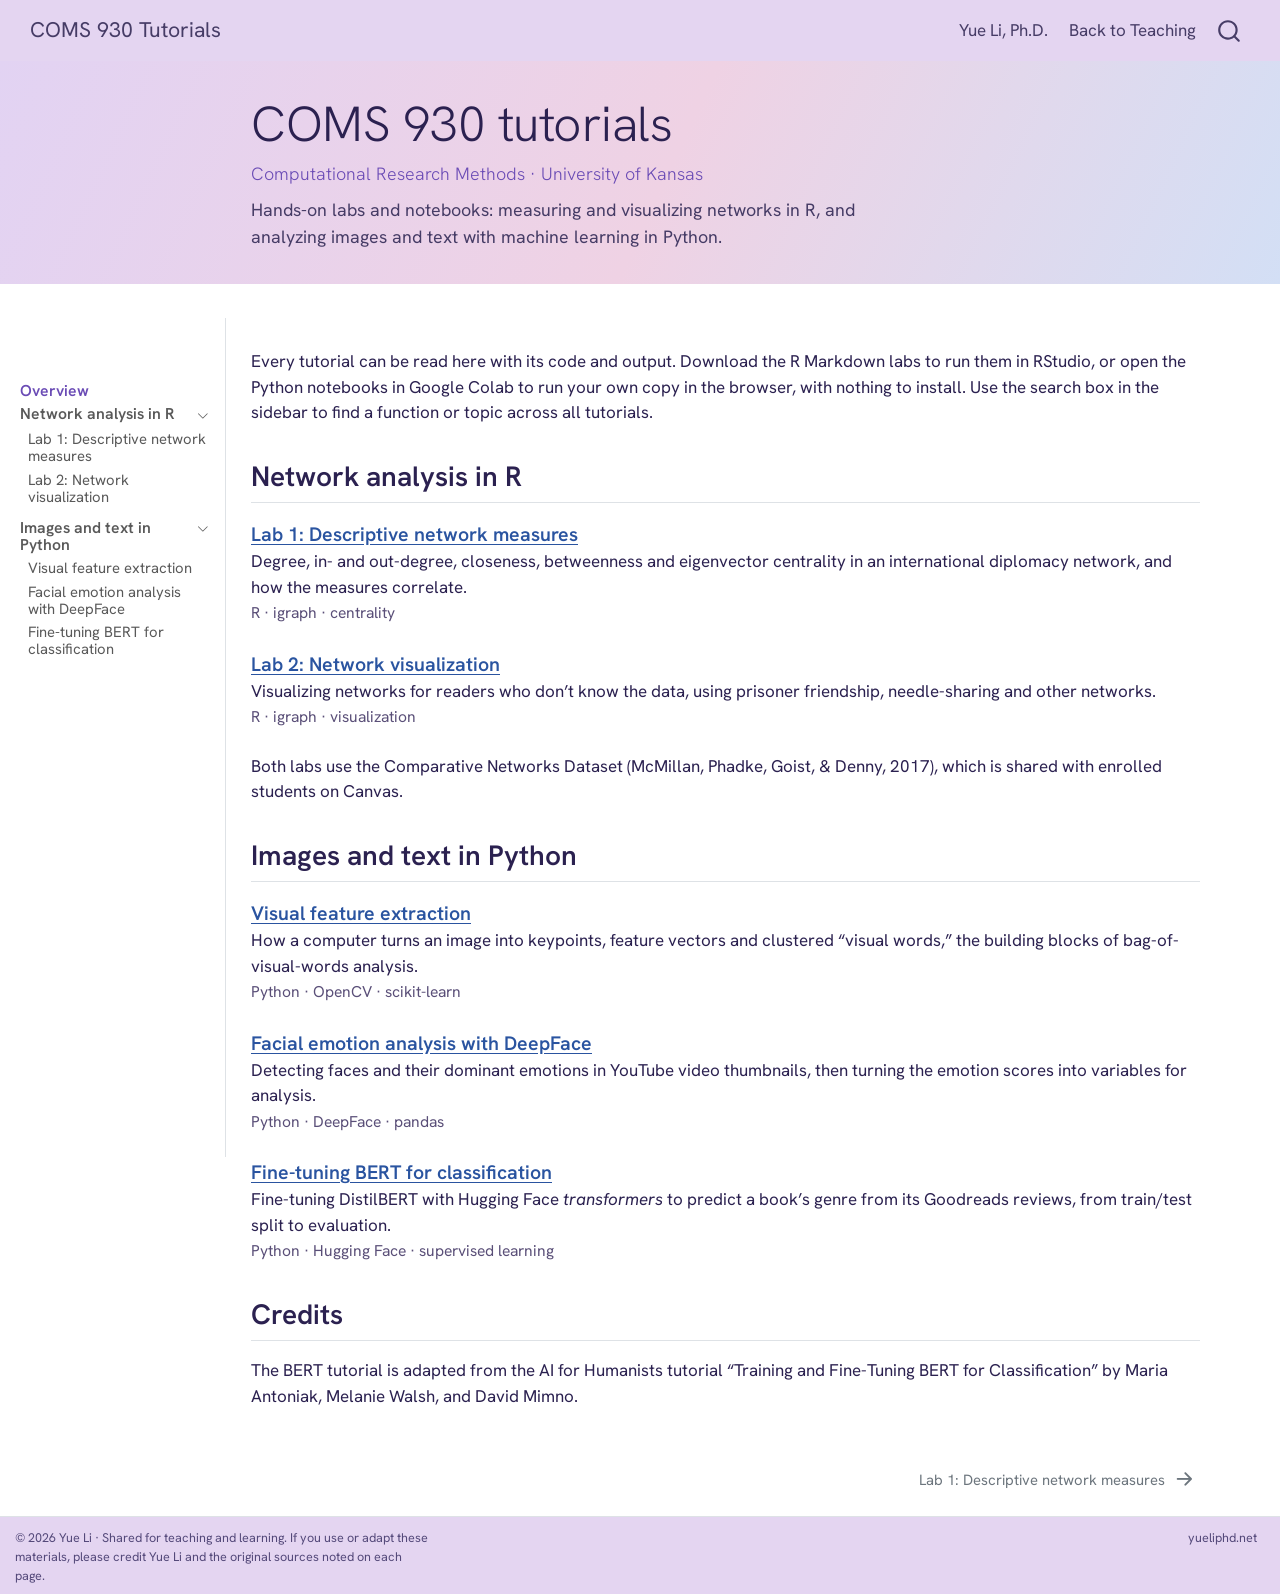
==== commit 6fa2849b: "Switch to rose-lilac color scheme Main page and COMS 930 tutorial site: lilac-rose-blue gradient str" ====
--- a/tutorials/coms930/index.html
+++ b/tutorials/coms930/index.html
@@ -49,7 +49,7 @@
 <link href="site_libs/quarto-html/quarto-syntax-highlighting-5de16f5e46225c21e2daa90d340bf64f.css" rel="stylesheet" id="quarto-text-highlighting-styles">
 <script src="site_libs/bootstrap/bootstrap.min.js"></script>
 <link href="site_libs/bootstrap/bootstrap-icons.css" rel="stylesheet">
-<link href="site_libs/bootstrap/bootstrap-3e3310abd0677c13e6fdcb1a2fad4225.min.css" rel="stylesheet" append-hash="true" id="quarto-bootstrap" data-mode="light">
+<link href="site_libs/bootstrap/bootstrap-1171c318fa4c1bf01623d3ff22905a2b.min.css" rel="stylesheet" append-hash="true" id="quarto-bootstrap" data-mode="light">
 <script id="quarto-search-options" type="application/json">{
   "location": "navbar",
   "copy-button": false,
@@ -87,12 +87,12 @@
       .quarto-title-block .quarto-title-banner h5,
       .quarto-title-block .quarto-title-banner h6
       {
-        color: #ffffff;
+        color: #2b2150;
       }
 
       .quarto-title-block .quarto-title-banner {
-        color: #ffffff;
-background: #0a2540;
+        color: #2b2150;
+background: #e4d5f1;
       }
 </style>
 <link rel="preconnect" href="https://fonts.googleapis.com">
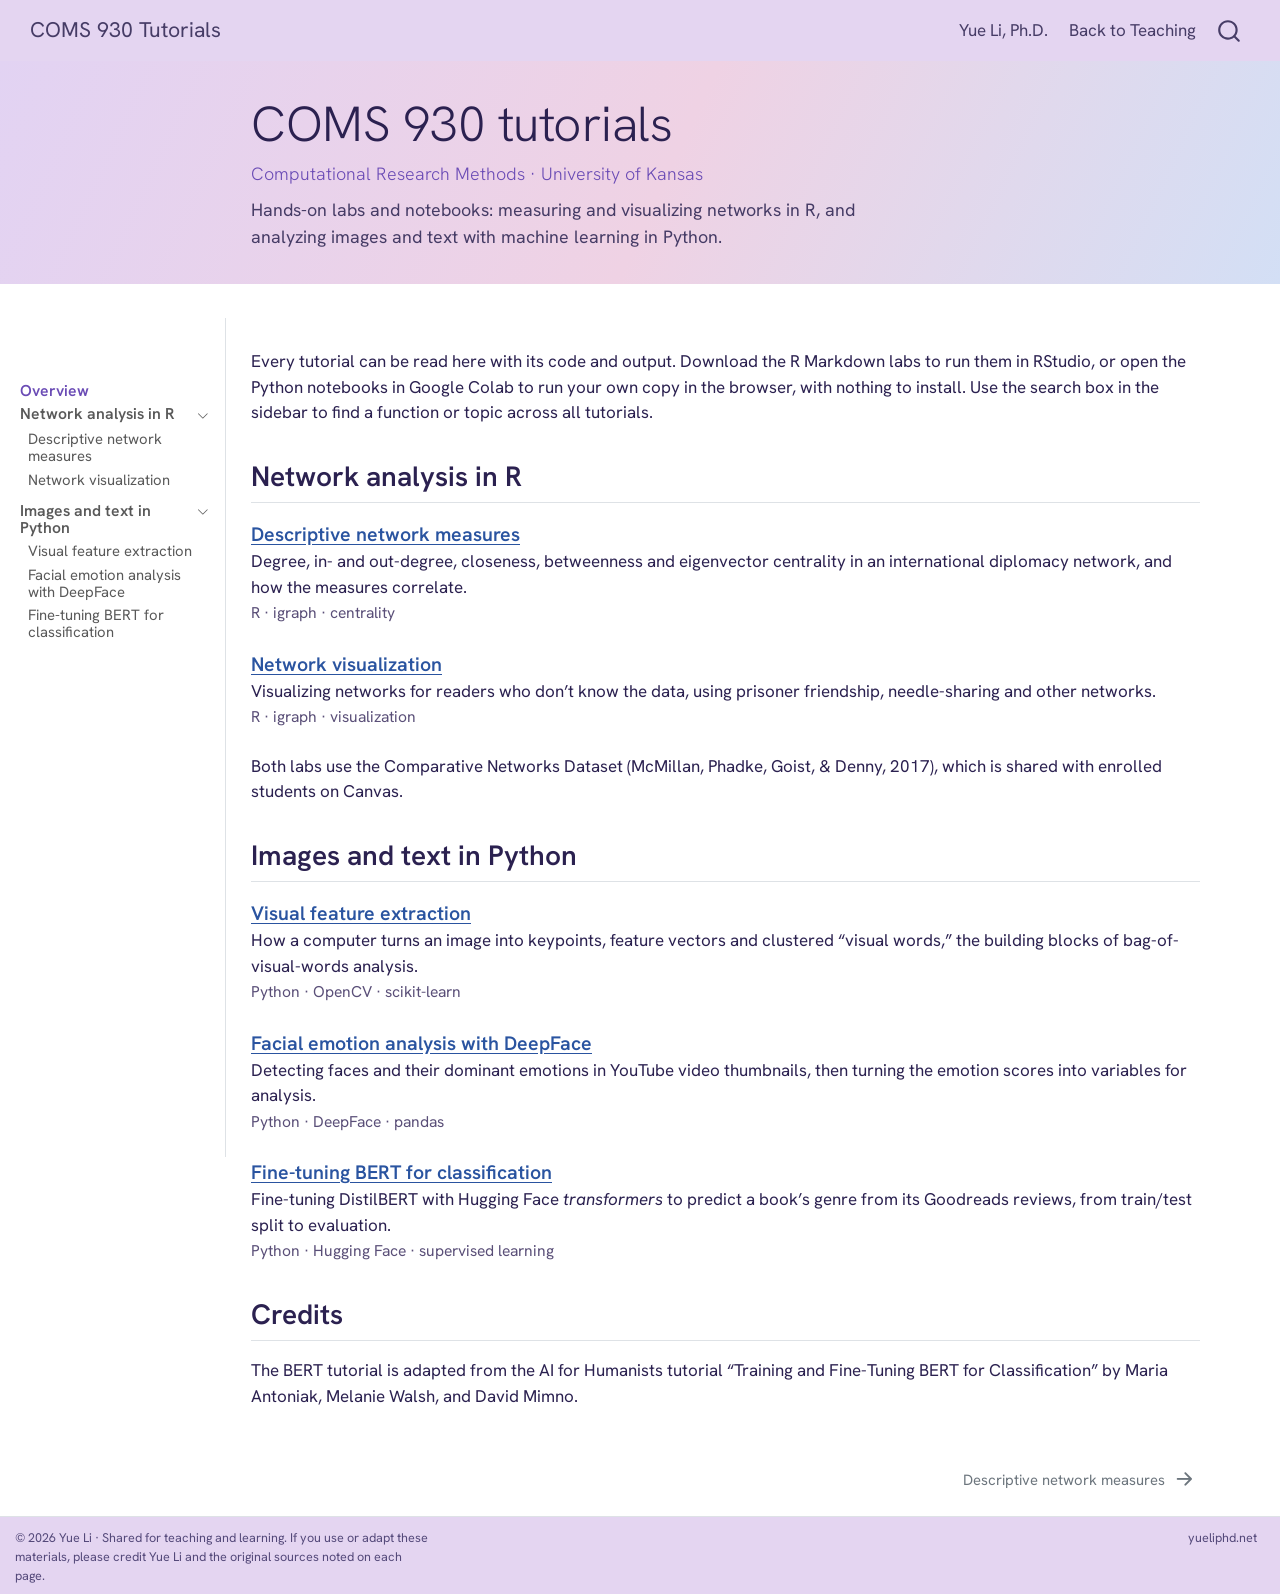
==== commit 63b6e320: "Drop "Lab 1" / "Lab 2" from the R tutorial titles Home page list, tutorial pages, sidebar and search" ====
--- a/tutorials/coms930/index.html
+++ b/tutorials/coms930/index.html
@@ -195,13 +195,13 @@
           <li class="sidebar-item">
   <div class="sidebar-item-container"> 
   <a href="./lab-1-network-measures.html" class="sidebar-item-text sidebar-link">
- <span class="menu-text">Lab 1: Descriptive network measures</span></a>
+ <span class="menu-text">Descriptive network measures</span></a>
   </div>
 </li>
           <li class="sidebar-item">
   <div class="sidebar-item-container"> 
   <a href="./lab-2-network-visualization.html" class="sidebar-item-text sidebar-link">
- <span class="menu-text">Lab 2: Network visualization</span></a>
+ <span class="menu-text">Network visualization</span></a>
   </div>
 </li>
       </ul>
@@ -249,12 +249,12 @@
 <section id="network-analysis-in-r" class="level2">
 <h2 class="anchored" data-anchor-id="network-analysis-in-r">Network analysis in R</h2>
 <div class="tut-item">
-<p><a href="./lab-1-network-measures.html" class="tut-title">Lab 1: Descriptive network measures</a><br>
+<p><a href="./lab-1-network-measures.html" class="tut-title">Descriptive network measures</a><br>
 Degree, in- and out-degree, closeness, betweenness and eigenvector centrality in an international diplomacy network, and how the measures correlate.<br>
 <span class="tut-meta">R · igraph · centrality</span></p>
 </div>
 <div class="tut-item">
-<p><a href="./lab-2-network-visualization.html" class="tut-title">Lab 2: Network visualization</a><br>
+<p><a href="./lab-2-network-visualization.html" class="tut-title">Network visualization</a><br>
 Visualizing networks for readers who don’t know the data, using prisoner friendship, needle-sharing and other networks.<br>
 <span class="tut-meta">R · igraph · visualization</span></p>
 </div>
@@ -766,8 +766,8 @@
   <div class="nav-page nav-page-previous">
   </div>
   <div class="nav-page nav-page-next">
-      <a href="./lab-1-network-measures.html" class="pagination-link" aria-label="Lab 1: Descriptive network measures">
-        <span class="nav-page-text">Lab 1: Descriptive network measures</span> <i class="bi bi-arrow-right-short"></i>
+      <a href="./lab-1-network-measures.html" class="pagination-link" aria-label="Descriptive network measures">
+        <span class="nav-page-text">Descriptive network measures</span> <i class="bi bi-arrow-right-short"></i>
       </a>
   </div>
 </nav>
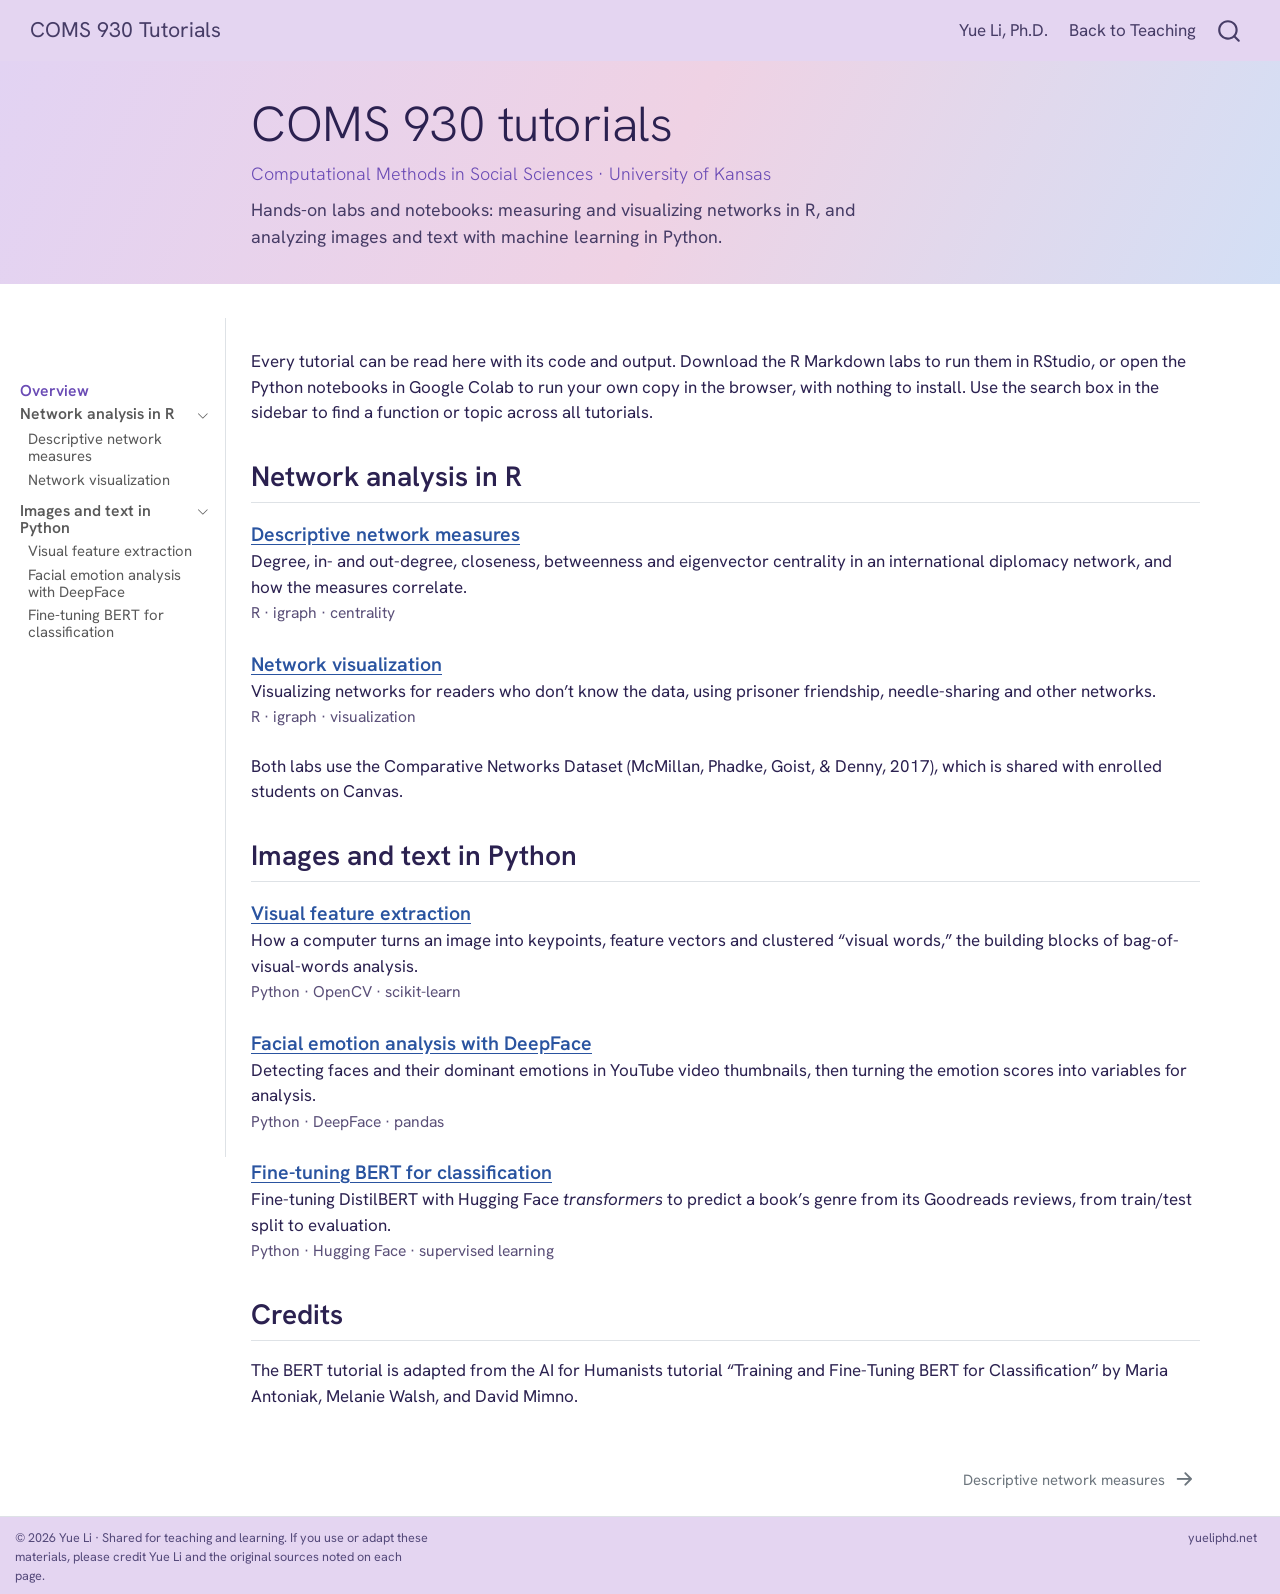
==== commit ca6c54dd: "COMS 930 title: Computational Methods in Social Sciences (tutorial site) Same subtitle change a rebu" ====
--- a/tutorials/coms930/index.html
+++ b/tutorials/coms930/index.html
@@ -152,7 +152,7 @@
   <div class="quarto-title-banner page-columns page-full">
     <div class="quarto-title column-body">
       <h1 class="title d-none d-lg-block">COMS 930 tutorials</h1>
-            <p class="subtitle lead">Computational Research Methods · University of Kansas</p>
+            <p class="subtitle lead">Computational Methods in Social Sciences · University of Kansas</p>
                   <div>
         <div class="description">
           Hands-on labs and notebooks: measuring and visualizing networks in R, and analyzing images and text with machine learning in Python.
